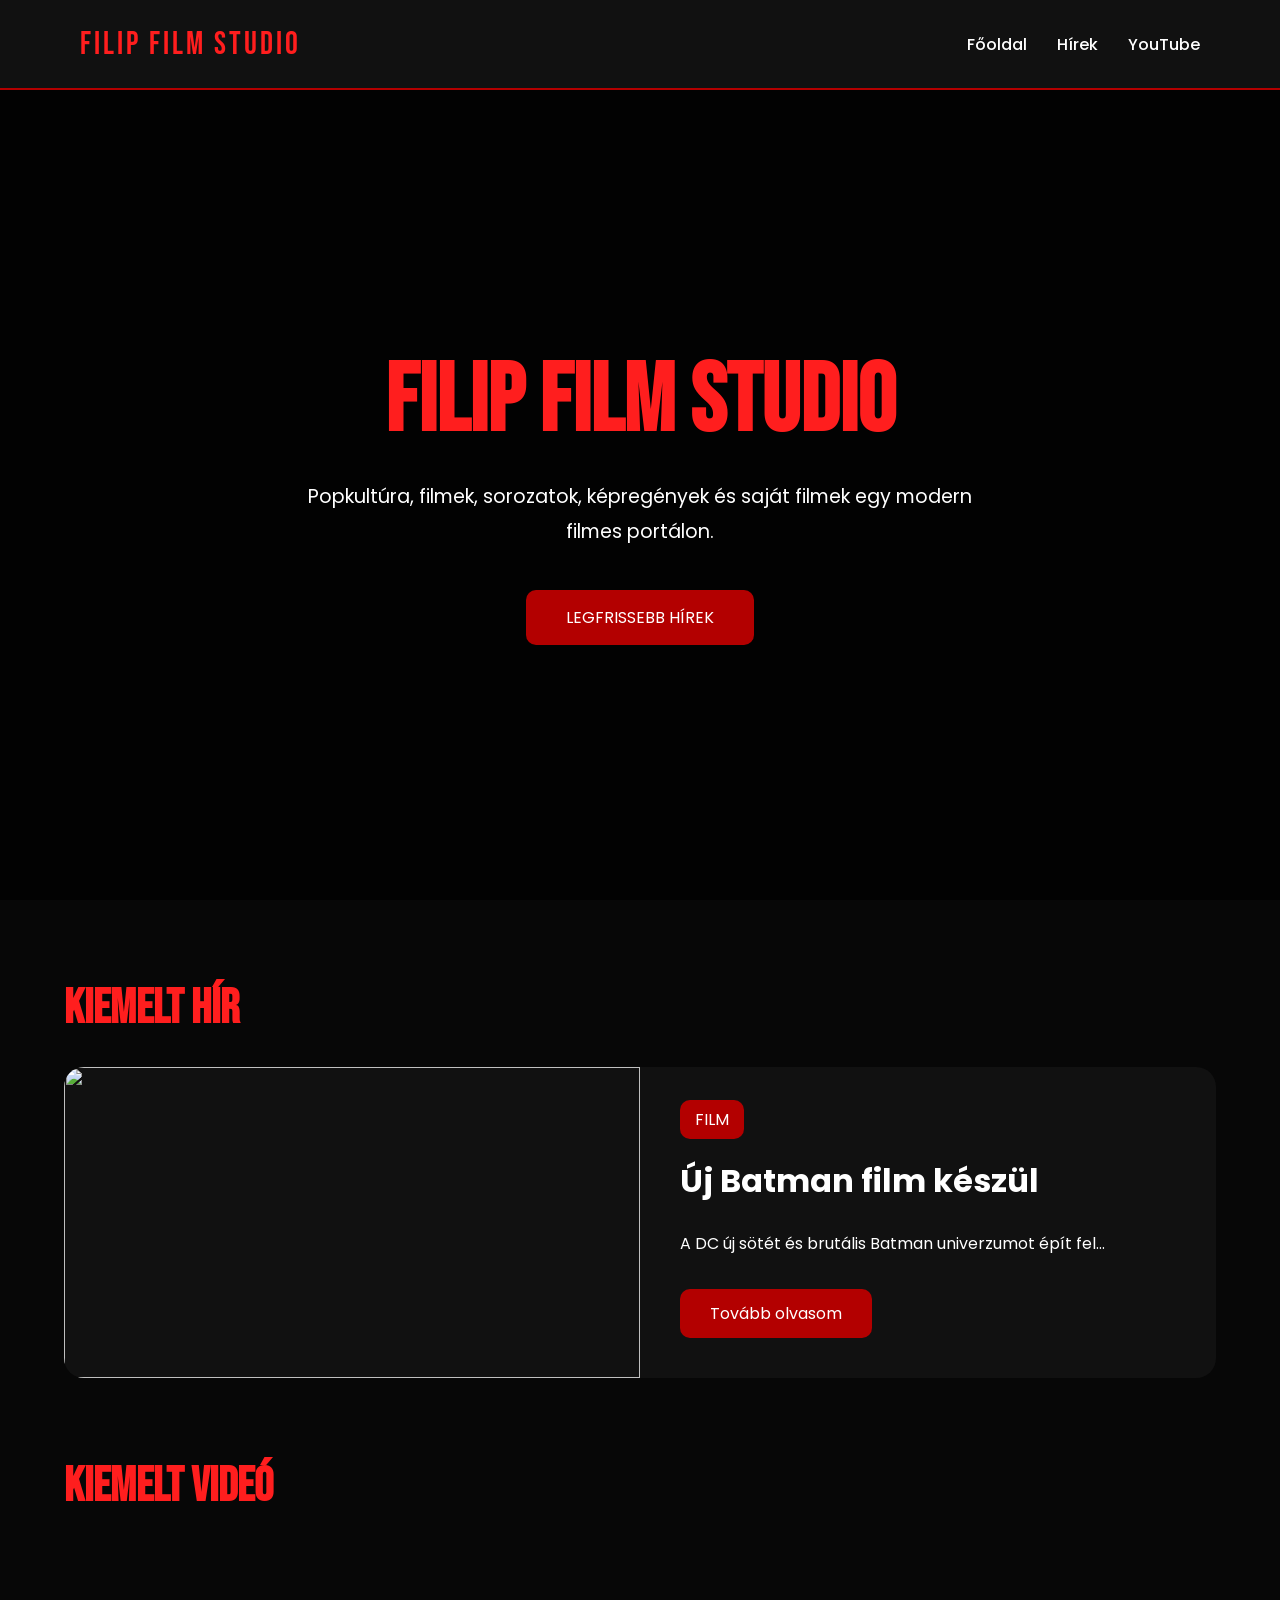
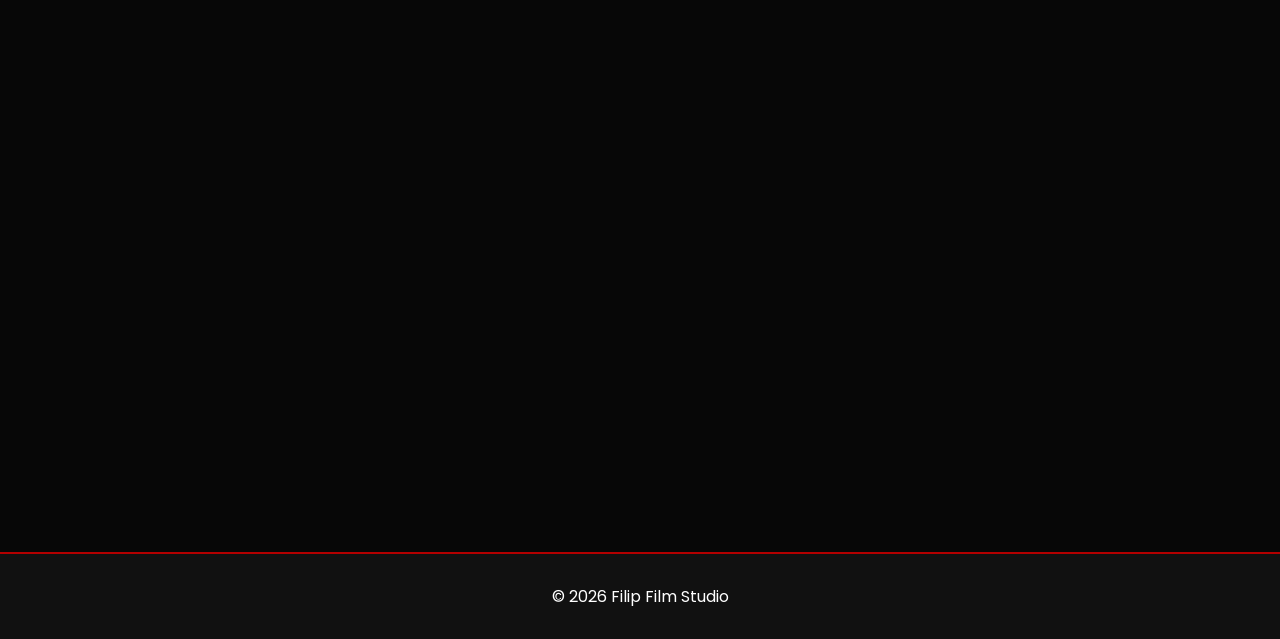
==== index.html @ ff4c32a2 "FilipFilmStudio" ====
<!-- ========================= -->
<!-- index.html -->
<!-- ========================= -->

<!DOCTYPE html>
<html lang="hu">
<head>
    <meta charset="UTF-8">
    <meta name="viewport" content="width=device-width, initial-scale=1.0">

    <title>Filip Film Studio</title>

    <link rel="stylesheet" href="styles.css">

    <link href="https://fonts.googleapis.com/css2?family=Bebas+Neue&family=Poppins:wght@300;400;500;600;700&display=swap" rel="stylesheet">
</head>
<body>

<header>
    <div class="logo">FILIP FILM STUDIO</div>

    <nav>
        <a href="index.html">Főoldal</a>
        <a href="news.html">Hírek</a>
        <a href="yt.html">YouTube</a>
    </nav>
</header>

<section class="hero">
    <div class="overlay"></div>

    <div class="hero-content">
        <h1>FILIP FILM STUDIO</h1>

        <p>
            Popkultúra, filmek, sorozatok, képregények és saját filmek egy modern filmes portálon.
        </p>

        <a href="news.html" class="hero-btn">LEGFRISSEBB HÍREK</a>
    </div>
</section>

<section class="home-section">

    <h2>Kiemelt Hír</h2>

    <div class="featured-news">

        <img src="https://images.unsplash.com/photo-1536440136628-849c177e76a1?q=80&w=1200&auto=format&fit=crop" alt="">

        <div class="featured-content">
            <span>FILM</span>

            <h3>Új Batman film készül</h3>

            <p>
                A DC új sötét és brutális Batman univerzumot épít fel...
            </p>

            <a href="new.html?id=1">Tovább olvasom</a>
        </div>

    </div>

</section>

<section class="home-section">

    <h2>Kiemelt Videó</h2>

    <div class="featured-video">

        <iframe width="100%" height="500"
            src="https://www.youtube.com/embed/dQw4w9WgXcQ"
            title="YouTube video"
            frameborder="0"
            allowfullscreen>
        </iframe>

    </div>

</section>

<footer>
    <p>© 2026 Filip Film Studio</p>
</footer>

</body>
</html>
---- styles.css ----
/* ========================= */
/* style.css */
/* ========================= */

*{
    margin:0;
    padding:0;
    box-sizing:border-box;
}

body{
    background:#070707;
    color:white;
    font-family:'Poppins',sans-serif;
}

header{
    width:100%;
    height:90px;

    background:#111;

    display:flex;
    justify-content:space-between;
    align-items:center;

    padding:0 80px;

    position:sticky;
    top:0;

    z-index:999;

    border-bottom:2px solid #b30000;
}

.logo{
    font-size:2rem;
    font-family:'Bebas Neue',sans-serif;
    color:#ff1e1e;
    letter-spacing:3px;
}

nav{
    display:flex;
    gap:30px;
}

nav a{
    text-decoration:none;
    color:white;
    font-weight:500;
    transition:0.3s;
}

nav a:hover{
    color:#ff1e1e;
}

.hero{
    height:90vh;

    background:url('https://images.unsplash.com/photo-1489599849927-2ee91cede3ba?q=80&w=1920&auto=format&fit=crop') center/cover;

    position:relative;

    display:flex;
    justify-content:center;
    align-items:center;
}

.overlay{
    position:absolute;
    inset:0;

    background:rgba(0,0,0,0.7);
}

.hero-content{
    position:relative;
    z-index:2;

    text-align:center;

    width:80%;
}

.hero-content h1{
    font-size:6rem;
    color:#ff1e1e;
    margin-bottom:20px;
    font-family:'Bebas Neue',sans-serif;
}

.hero-content p{
    font-size:1.2rem;
    max-width:700px;
    margin:auto;
    line-height:1.8;
}

.hero-btn{
    display:inline-block;

    margin-top:40px;

    padding:15px 40px;

    background:#b30000;
    color:white;

    text-decoration:none;

    border-radius:10px;

    transition:0.3s;
}

.hero-btn:hover{
    background:#ff1e1e;
    transform:translateY(-5px);
}

.home-section{
    width:90%;
    margin:80px auto;
}

.home-section h2{
    font-size:3rem;
    margin-bottom:30px;
    color:#ff1e1e;
    font-family:'Bebas Neue',sans-serif;
}

.featured-news{
    display:grid;
    grid-template-columns:1fr 1fr;

    background:#111;

    border-radius:20px;

    overflow:hidden;
}

.featured-news img{
    width:100%;
    height:100%;
    object-fit:cover;
}

.featured-content{
    padding:40px;
}

.featured-content span{
    background:#b30000;
    padding:8px 15px;
    border-radius:10px;
}

.featured-content h3{
    margin:25px 0;
    font-size:2rem;
}

.featured-content p{
    line-height:1.8;
}

.featured-content a{
    display:inline-block;
    margin-top:30px;

    color:white;

    text-decoration:none;

    background:#b30000;

    padding:12px 30px;

    border-radius:10px;
}

.page-banner{
    height:300px;

    background:linear-gradient(to right,#000,#4d0000);

    display:flex;
    justify-content:center;
    align-items:center;
}

.page-banner h1{
    font-size:5rem;
    color:white;
    font-family:'Bebas Neue',sans-serif;
}

.news-container{
    width:90%;
    margin:70px auto;

    display:grid;
    grid-template-columns:repeat(auto-fit,minmax(320px,1fr));

    gap:40px;
}

.news-card{
    background:#111;

    border-radius:20px;

    overflow:hidden;

    transition:0.4s;
}

.news-card:hover{
    transform:translateY(-10px);
}

.news-card img{
    width:100%;
    height:350px;
    object-fit:cover;
}

.news-info{
    padding:25px;
}

.news-info span{
    color:#ff1e1e;
    font-size:0.9rem;
}

.news-info h3{
    margin:20px 0;
    font-size:1.5rem;
}

.news-info a{
    text-decoration:none;
    color:white;

    display:inline-block;

    margin-top:20px;

    background:#b30000;

    padding:10px 25px;

    border-radius:10px;
}

.article-page{
    width:75%;
    margin:80px auto;
}

.article-page img{
    width:100%;
    border-radius:20px;
    margin:30px 0;
}

.article-page h1{
    font-size:4rem;
    color:#ff1e1e;
}

.article-page p{
    line-height:2;
    font-size:1.1rem;
}

.yt-grid{
    width:90%;
    margin:70px auto;
    display:grid;
    grid-template-columns:repeat(auto-fit,minmax(300px,1fr));
    gap:40px;
}

.movie-card{
    background:#111;
    border-radius:20px;
    overflow:hidden;
    text-decoration:none;
    color:white;
    transition:0.4s;
}

.movie-card:hover{
    transform:scale(1.03);
}

.movie-card img{
    width:100%;
    height:250px;
    object-fit:cover;
}

.movie-info{
    padding:25px;
}

.movie-info h3{
    margin-bottom:10px;
}

footer{
    margin-top:100px;

    background:#111;

    padding:30px;

    text-align:center;

    border-top:2px solid #b30000;
}

@media(max-width:900px){

    header{
        padding:0 20px;
    }

    .hero-content h1{
        font-size:4rem;
    }

    .featured-news{
        grid-template-columns:1fr;
    }

}
/* ========================= */
/* ARTICLE PAGE EXTRA CSS */
/* ========================= */


.article-header{
    margin-bottom:40px;
}

.article-category{
    background:#b30000;
    color:white;

    padding:10px 18px;

    border-radius:10px;

    font-size:0.9rem;

    display:inline-block;

    margin-bottom:25px;
}

.article-header h1{
    font-size:4.5rem;
    line-height:1.1;

    color:#ff1e1e;

    margin-bottom:25px;

    font-family:'Bebas Neue',sans-serif;
}

.article-meta{
    display:flex;
    gap:30px;

    color:#999;

    border-bottom:1px solid #222;

    padding-bottom:25px;
}

.article-image{
    width:100%;
    height:600px;

    object-fit:cover;

    border-radius:25px;

    margin:50px 0;

    box-shadow:0 0 30px rgba(255,0,0,0.2);
}

.article-content{
    background:#111;

    padding:50px;

    border-radius:25px;

    line-height:2.2;

    font-size:1.15rem;

    box-shadow:0 0 30px rgba(0,0,0,0.4);
}

.article-content p{
    margin-bottom:35px;

    color:#ddd;
}

@media(max-width:900px){

    .article-page{
        width:90%;
    }

    .article-header h1{
        font-size:3rem;
    }

    .article-image{
        height:350px;
    }

    .article-content{
        padding:30px;
    }

}
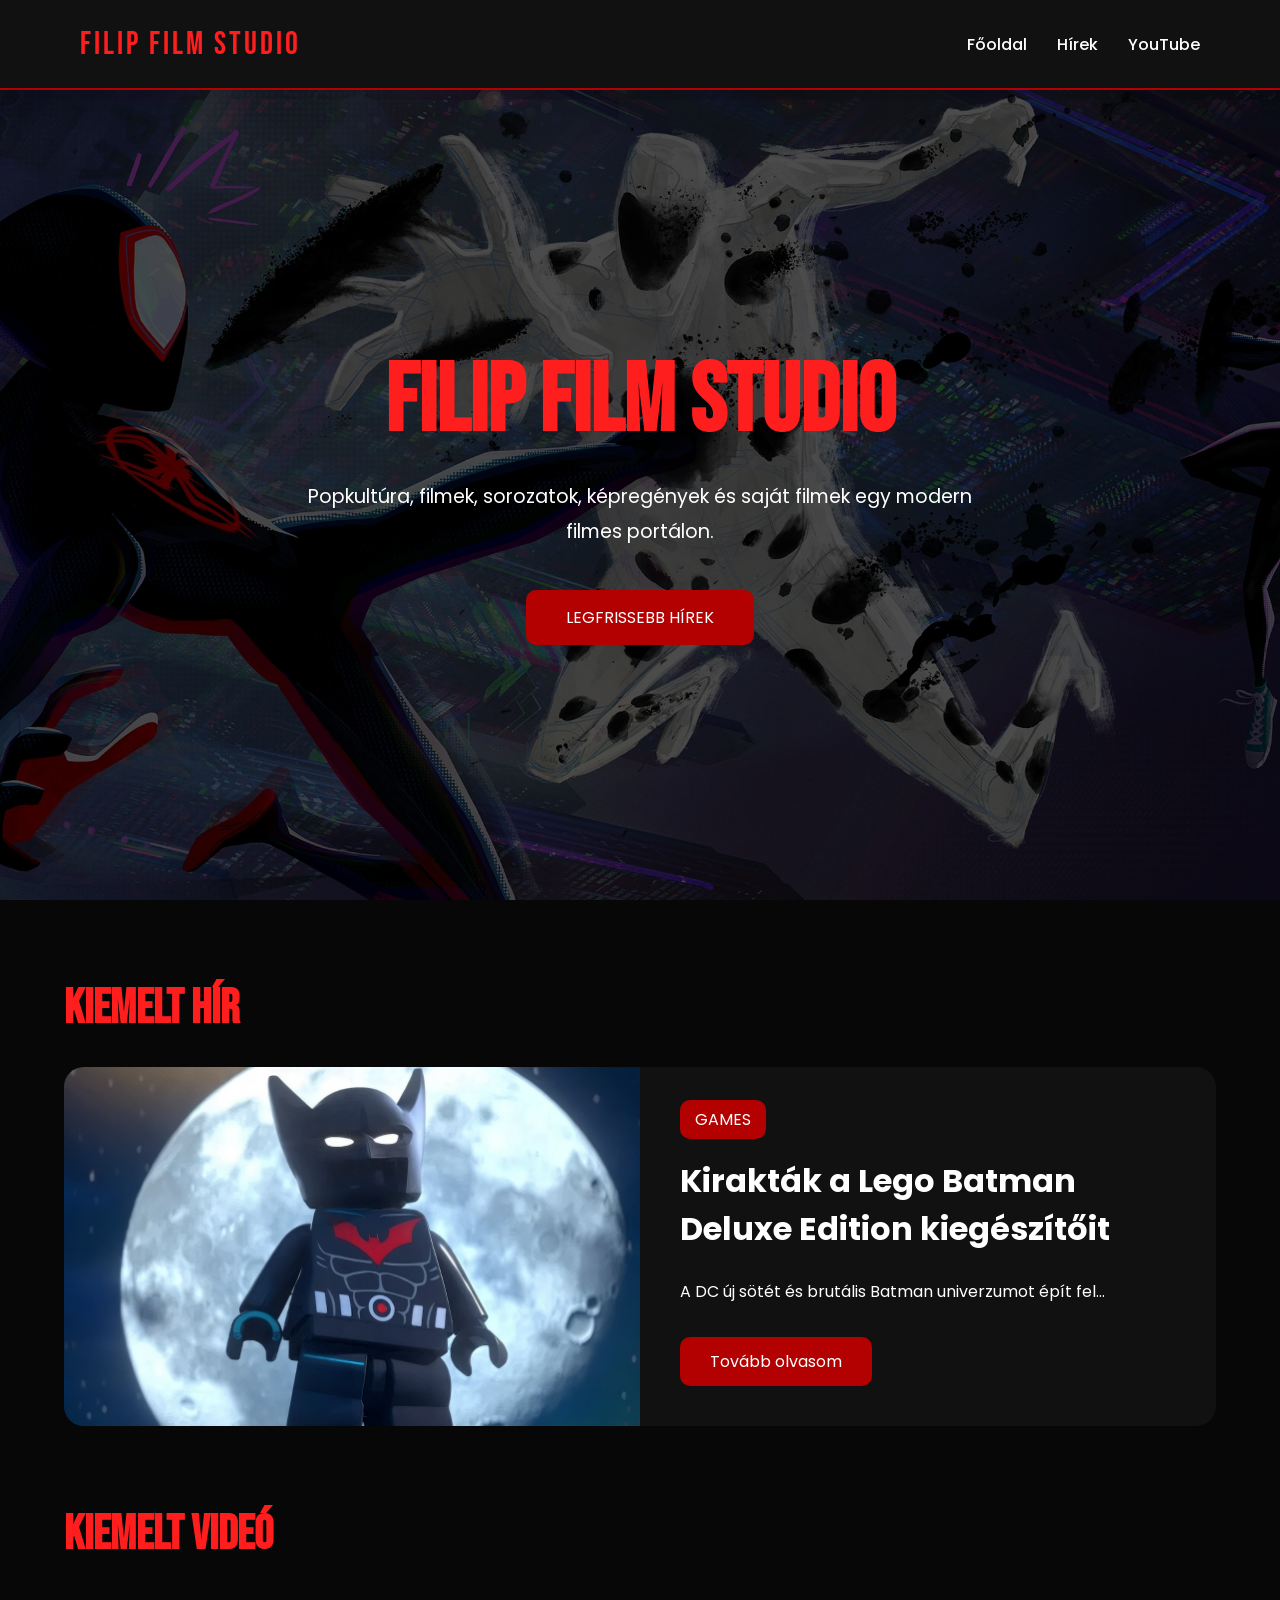
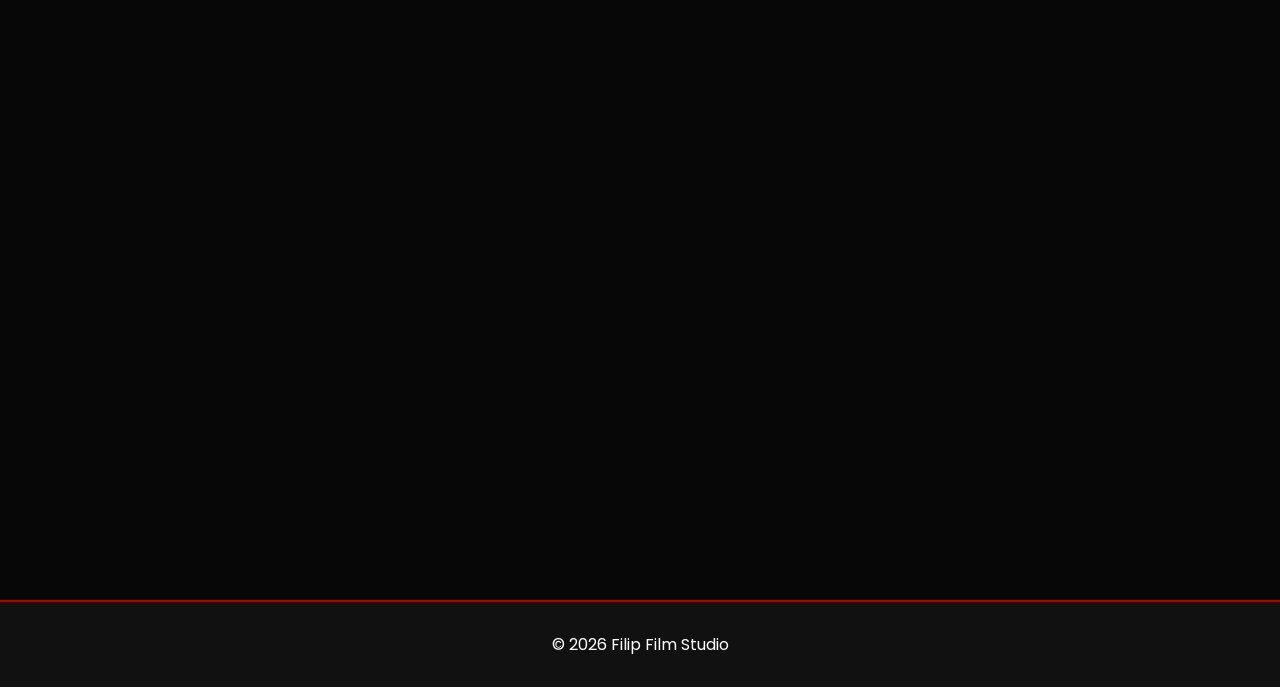
==== commit e95a8eb0: "bla bla" ====
--- a/index.html
+++ b/index.html
@@ -11,7 +11,7 @@
     <title>Filip Film Studio</title>
 
     <link rel="stylesheet" href="styles.css">
-
+    <link rel="icon" type="image/x-icon" href="kepek/icon.png">
     <link href="https://fonts.googleapis.com/css2?family=Bebas+Neue&family=Poppins:wght@300;400;500;600;700&display=swap" rel="stylesheet">
 </head>
 <body>
@@ -46,12 +46,12 @@
 
     <div class="featured-news">
 
-        <img src="https://images.unsplash.com/photo-1536440136628-849c177e76a1?q=80&w=1200&auto=format&fit=crop" alt="">
+        <img src="kepek/legobatmandeluxe.webp" alt="">
 
         <div class="featured-content">
-            <span>FILM</span>
+            <span>GAMES</span>
 
-            <h3>Új Batman film készül</h3>
+            <h3>Kirakták a Lego Batman Deluxe Edition kiegészítőit</h3>
 
             <p>
                 A DC új sötét és brutális Batman univerzumot épít fel...
--- a/styles.css
+++ b/styles.css
@@ -60,7 +60,7 @@
 .hero{
     height:90vh;
 
-    background:url('https://images.unsplash.com/photo-1489599849927-2ee91cede3ba?q=80&w=1920&auto=format&fit=crop') center/cover;
+    background:url('kepek/hatter.webp') center/cover;
 
     position:relative;
 
@@ -216,7 +216,6 @@
     border-radius:20px;
 
     overflow:hidden;
-
     transition:0.4s;
 }
 
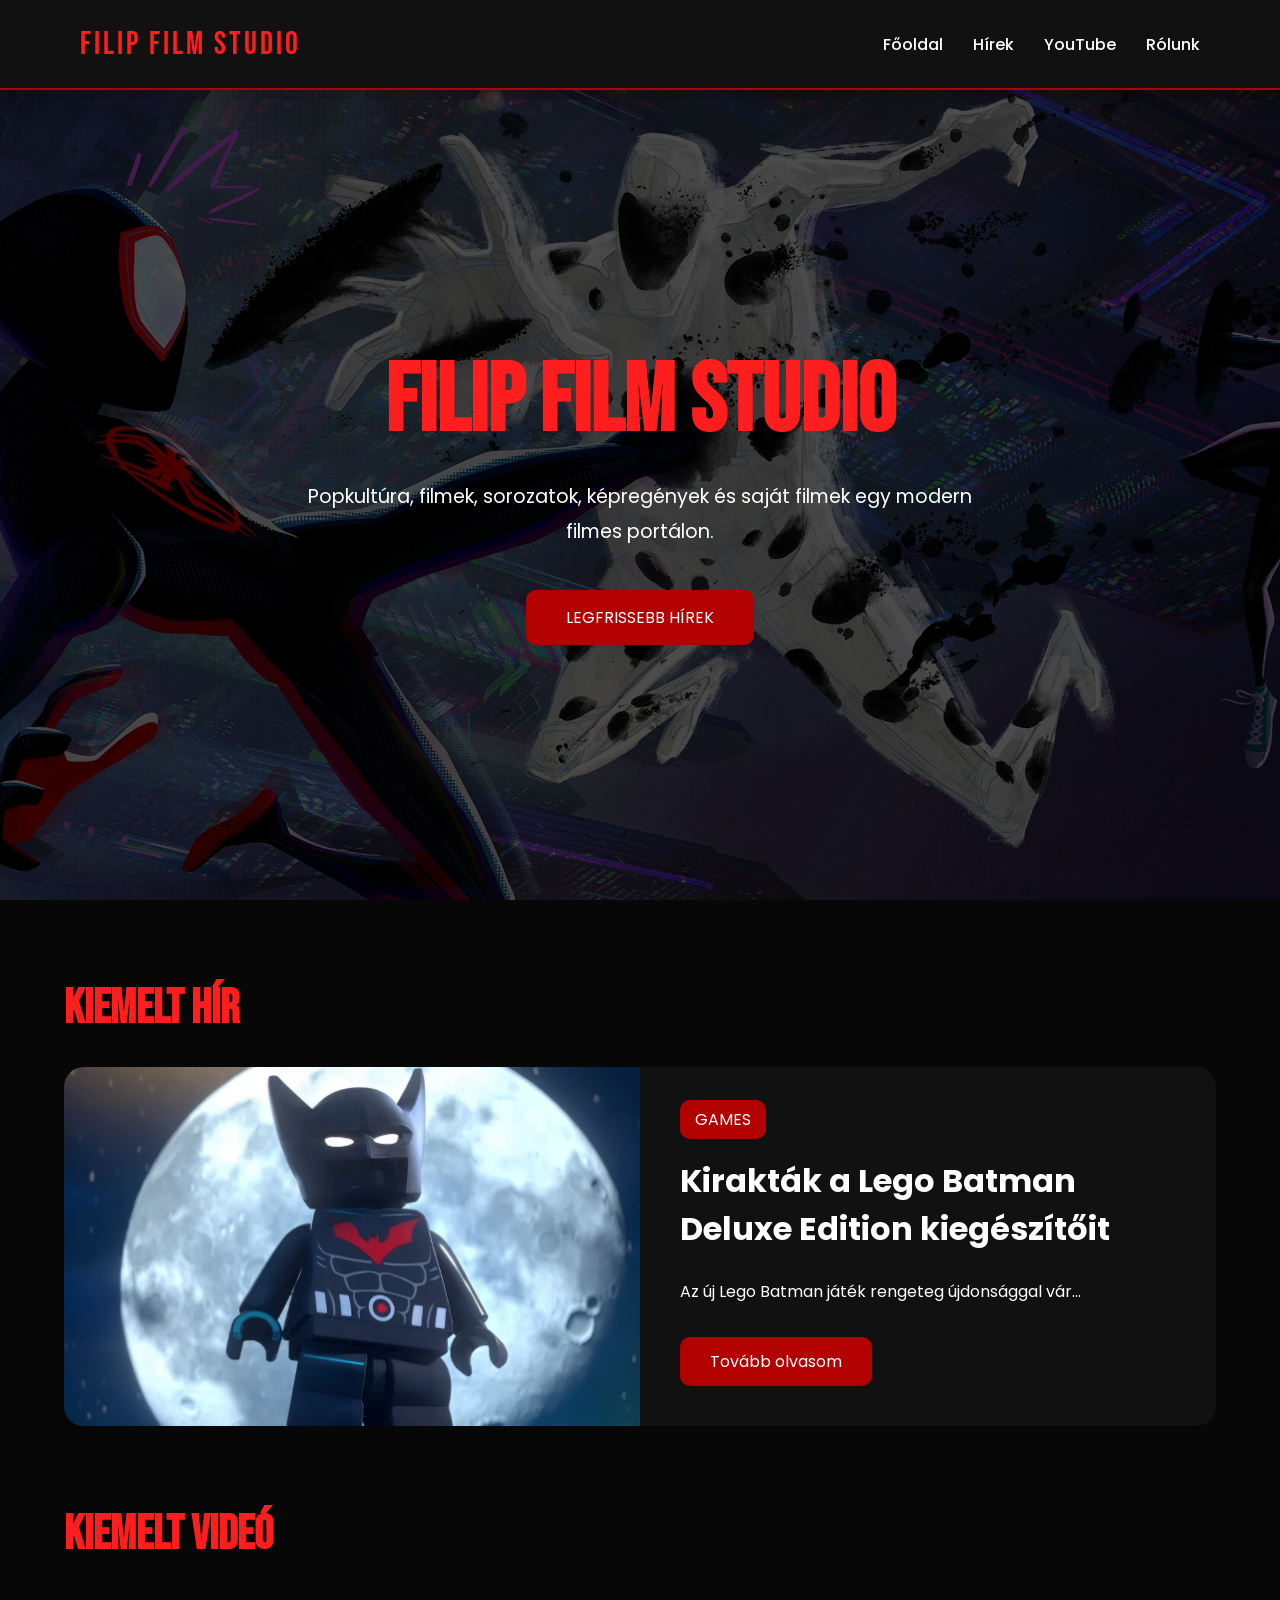
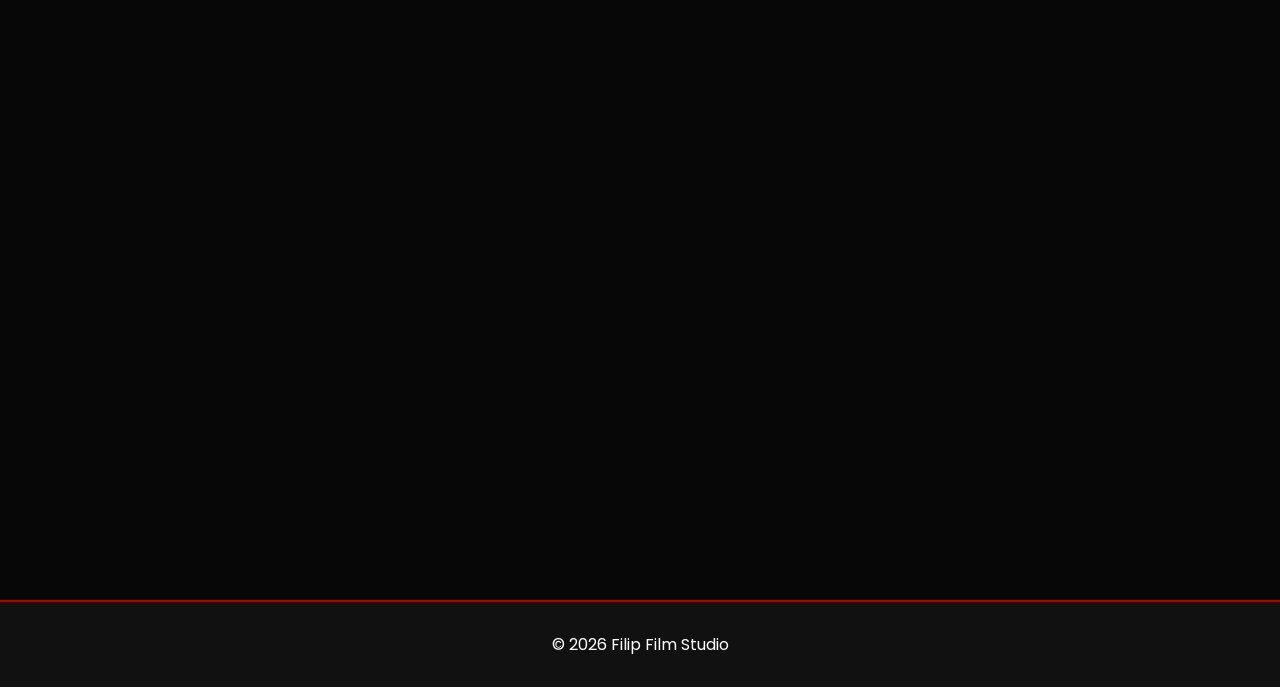
==== commit 92aaf680: "more more" ====
--- a/index.html
+++ b/index.html
@@ -1,7 +1,3 @@
-<!-- ========================= -->
-<!-- index.html -->
-<!-- ========================= -->
-
 <!DOCTYPE html>
 <html lang="hu">
 <head>
@@ -18,11 +14,11 @@
 
 <header>
     <div class="logo">FILIP FILM STUDIO</div>
-
     <nav>
         <a href="index.html">Főoldal</a>
         <a href="news.html">Hírek</a>
         <a href="yt.html">YouTube</a>
+        <a href="about.html">Rólunk</a>
     </nav>
 </header>
 
@@ -45,18 +41,13 @@
     <h2>Kiemelt Hír</h2>
 
     <div class="featured-news">
-
         <img src="kepek/legobatmandeluxe.webp" alt="">
-
         <div class="featured-content">
             <span>GAMES</span>
-
             <h3>Kirakták a Lego Batman Deluxe Edition kiegészítőit</h3>
-
             <p>
-                A DC új sötét és brutális Batman univerzumot épít fel...
+                Az új Lego Batman játék rengeteg újdonsággal vár...
             </p>
-
             <a href="new.html?id=1">Tovább olvasom</a>
         </div>
 
--- a/styles.css
+++ b/styles.css
@@ -200,21 +200,65 @@
     font-family:'Bebas Neue',sans-serif;
 }
 
+.category-bar{
+    width:90%;
+    margin:25px auto 40px auto;
+    display:flex;
+    gap:12px;
+    flex-wrap:wrap;
+    align-items:center;
+}
+
+.category-bar .cat-btn{
+    background:transparent;
+    border:1px solid rgba(255,255,255,0.08);
+    color:rgba(255,255,255,0.9);
+    padding:8px 16px;
+    border-radius:12px;
+    cursor:pointer;
+    font-weight:600;
+    letter-spacing:0.6px;
+    transition:all 0.18s ease;
+}
+
+.category-bar .cat-btn:hover{
+    transform:translateY(-3px);
+    border-color:#b30000;
+    color:#fff;
+    background:rgba(179,0,0,0.06);
+}
+
+.category-bar .cat-btn.active{
+    background:#b30000;
+    border-color:#b30000;
+    color:white;
+    box-shadow:0 8px 30px rgba(179,0,0,0.12);
+}
+
+@media(max-width:900px){
+    .category-bar{
+        justify-content:center;
+        gap:10px;
+        margin:18px auto 30px auto;
+    }
+
+    .category-bar .cat-btn{
+        padding:7px 12px;
+        font-size:0.95rem;
+    }
+}
+
 .news-container{
-    width:90%;
+    max-width: 1200px;
     margin:70px auto;
-
     display:grid;
-    grid-template-columns:repeat(auto-fit,minmax(320px,1fr));
-
+    grid-template-columns:1fr 1fr 1fr;
     gap:40px;
 }
 
 .news-card{
     background:#111;
-
     border-radius:20px;
-
     overflow:hidden;
     transition:0.4s;
 }
@@ -227,6 +271,7 @@
     width:100%;
     height:350px;
     object-fit:cover;
+    border-bottom: solid 2px #b30000;
 }
 
 .news-info{
@@ -246,15 +291,10 @@
 .news-info a{
     text-decoration:none;
     color:white;
-
     display:inline-block;
-
     margin-top:20px;
-
-    background:#b30000;
-
+    background:#b30000;
     padding:10px 25px;
-
     border-radius:10px;
 }
 
@@ -316,13 +356,9 @@
 
 footer{
     margin-top:100px;
-
-    background:#111;
-
+    background:#111;
     padding:30px;
-
     text-align:center;
-
     border-top:2px solid #b30000;
 }
 
@@ -341,10 +377,6 @@
     }
 
 }
-/* ========================= */
-/* ARTICLE PAGE EXTRA CSS */
-/* ========================= */
-
 
 .article-header{
     margin-bottom:40px;
@@ -353,50 +385,35 @@
 .article-category{
     background:#b30000;
     color:white;
-
     padding:10px 18px;
-
     border-radius:10px;
-
     font-size:0.9rem;
-
     display:inline-block;
-
     margin-bottom:25px;
 }
 
 .article-header h1{
     font-size:4.5rem;
     line-height:1.1;
-
-    color:#ff1e1e;
-
+    color:#ff1e1e;
     margin-bottom:25px;
-
     font-family:'Bebas Neue',sans-serif;
 }
 
 .article-meta{
     display:flex;
     gap:30px;
-
     color:#999;
-
     border-bottom:1px solid #222;
-
     padding-bottom:25px;
 }
 
 .article-image{
     width:100%;
-    height:600px;
-
+    max-height:600px;
     object-fit:cover;
-
     border-radius:25px;
-
     margin:50px 0;
-
     box-shadow:0 0 30px rgba(255,0,0,0.2);
 }
 
@@ -421,7 +438,9 @@
 }
 
 @media(max-width:900px){
-
+    .article-header{
+        padding:0 20px;
+    }
     .article-page{
         width:90%;
     }
@@ -437,5 +456,9 @@
     .article-content{
         padding:30px;
     }
+    .news-container{
+        display:grid;
+        grid-template-columns:1fr 1fr;
+}
 
 }
